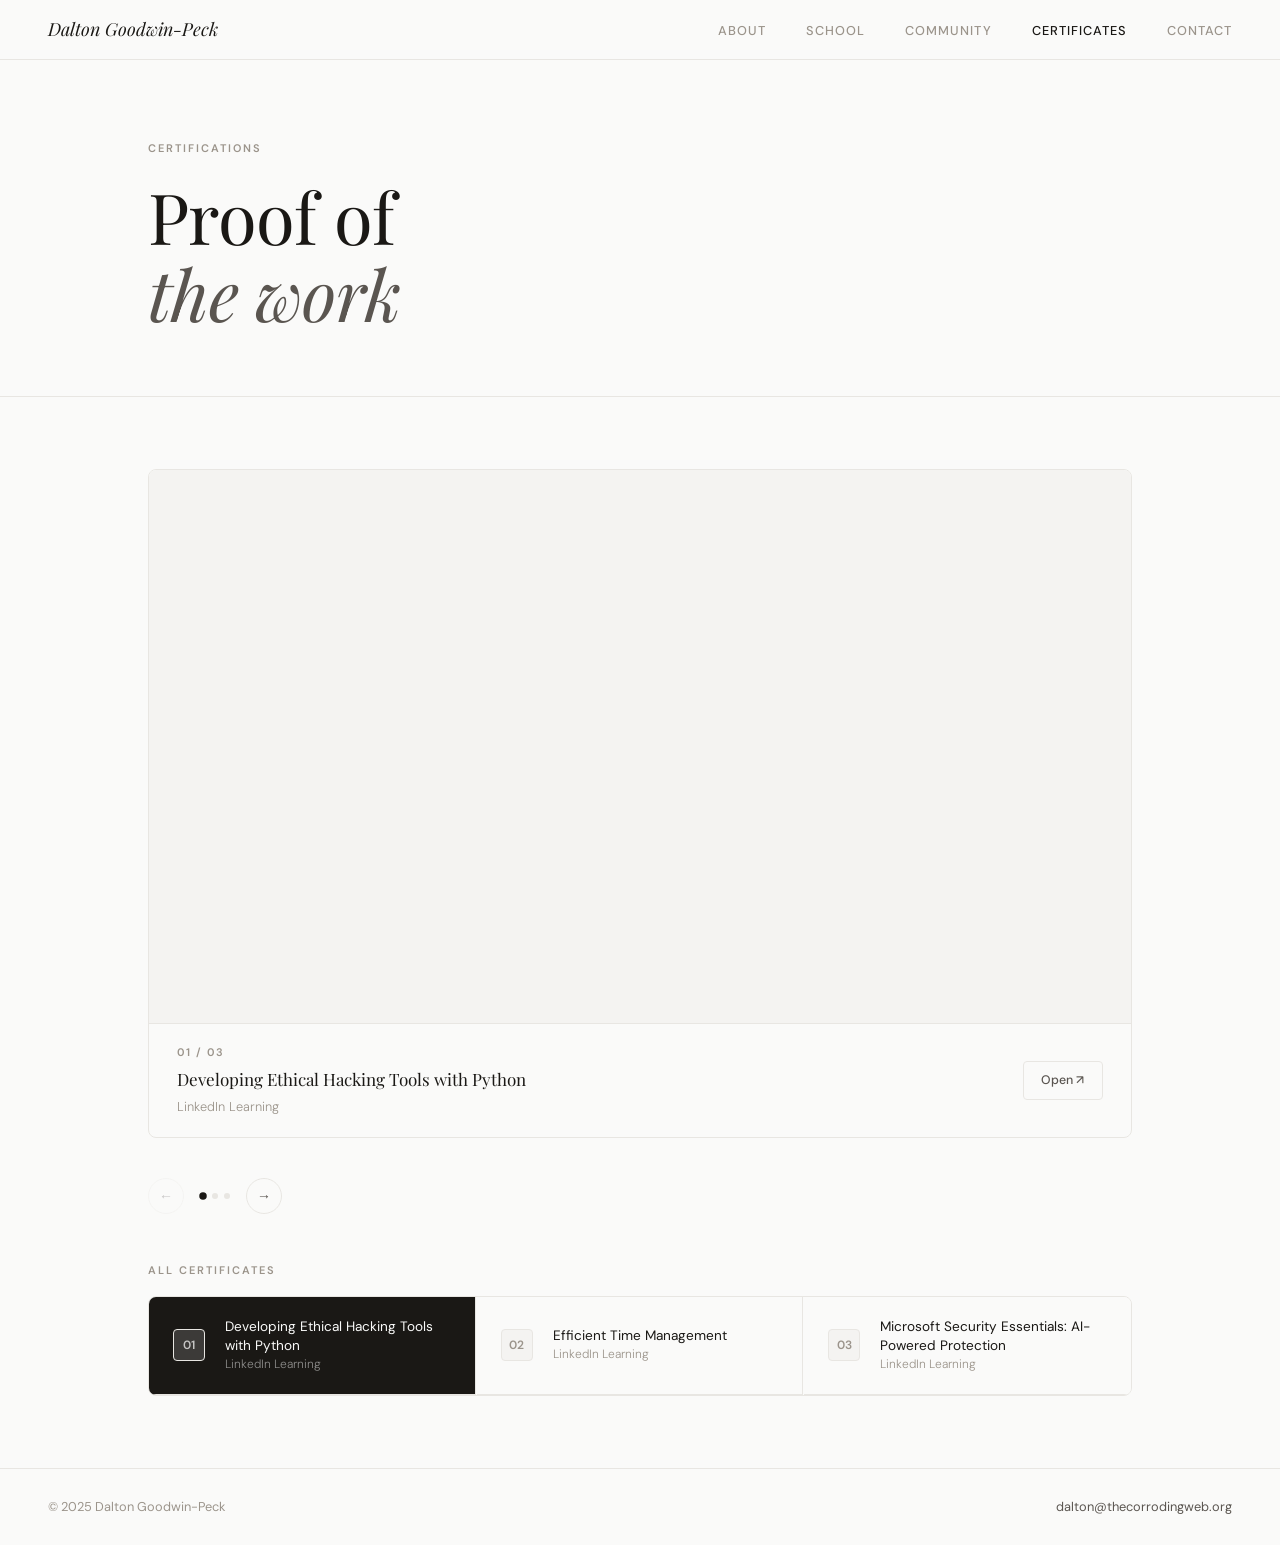
==== certificates.html @ 7e1e78bd "Portfolio v1" ====
<!DOCTYPE html>
<html lang="en">
<head>
  <meta charset="UTF-8" />
  <meta name="viewport" content="width=device-width, initial-scale=1.0" />
  <title>Certificates — Dalton Goodwin-Peck</title>
  <link rel="stylesheet" href="style.css" />
  <style>
    .page-header {
      padding: 5rem 0 4rem;
      border-bottom: 1px solid var(--light);
    }

    .certs-section {
      padding: 4.5rem 0;
    }

    /* ── CAROUSEL ── */
    .carousel-wrap {
      border: 1px solid var(--light);
      border-radius: var(--radius-lg);
      overflow: hidden;
      margin-bottom: 2.5rem;
    }

    .carousel-viewport {
      overflow: hidden;
    }

    .carousel-track {
      display: flex;
      transition: transform 0.5s cubic-bezier(0.4,0,0.2,1);
    }

    .slide {
      min-width: 100%;
      display: flex;
      flex-direction: column;
    }

    .slide-preview {
      width: 100%;
      aspect-ratio: 16/9;
      background: var(--off-white);
      position: relative;
    }

    .slide-preview iframe {
      width: 100%;
      height: 100%;
      border: none;
      display: block;
    }

    .slide-footer {
      display: flex;
      align-items: center;
      justify-content: space-between;
      padding: 1.25rem 1.75rem;
      border-top: 1px solid var(--light);
      gap: 1rem;
    }

    .slide-meta .cert-count {
      font-size: 0.6875rem;
      font-weight: 600;
      letter-spacing: 0.12em;
      text-transform: uppercase;
      color: var(--muted);
      margin-bottom: 0.3rem;
    }

    .slide-meta h3 {
      font-family: var(--font-serif);
      font-size: 1.0625rem;
      font-weight: 400;
      color: var(--ink);
    }

    .slide-meta .provider {
      font-size: 0.8rem;
      color: var(--muted);
      font-weight: 300;
      margin-top: 0.2rem;
    }

    .slide-open {
      display: inline-flex;
      align-items: center;
      gap: 0.4rem;
      padding: 0.55rem 1.1rem;
      border: 1px solid var(--light);
      border-radius: var(--radius);
      font-size: 0.775rem;
      font-weight: 500;
      color: var(--ink2);
      text-decoration: none;
      white-space: nowrap;
      transition: all 0.2s;
      flex-shrink: 0;
    }
    .slide-open:hover {
      border-color: var(--mid);
      color: var(--ink);
      box-shadow: var(--shadow-sm);
    }

    /* CAROUSEL CONTROLS */
    .carousel-controls {
      display: flex;
      align-items: center;
      gap: 1rem;
    }

    .c-btn {
      width: 36px; height: 36px;
      border-radius: 50%;
      border: 1px solid var(--light);
      background: var(--white);
      color: var(--ink2);
      cursor: pointer;
      display: flex;
      align-items: center;
      justify-content: center;
      font-size: 0.875rem;
      transition: all 0.2s;
    }
    .c-btn:hover { border-color: var(--mid); color: var(--ink); box-shadow: var(--shadow-sm); }
    .c-btn:disabled { opacity: 0.3; cursor: default; pointer-events: none; }

    .c-dots { display: flex; gap: 6px; }
    .c-dot {
      width: 6px; height: 6px;
      border-radius: 50%;
      background: var(--light);
      cursor: pointer;
      transition: background 0.2s, transform 0.2s;
    }
    .c-dot.active { background: var(--ink); transform: scale(1.25); }

    /* ── CERT INDEX ── */
    .cert-index {
      display: grid;
      grid-template-columns: repeat(auto-fill, minmax(300px, 1fr));
      gap: 1px;
      border: 1px solid var(--light);
      border-radius: var(--radius-lg);
      overflow: hidden;
    }

    .cert-index-item {
      display: flex;
      align-items: center;
      gap: 1.25rem;
      padding: 1.25rem 1.5rem;
      background: var(--white);
      cursor: pointer;
      transition: background 0.2s;
      border-right: 1px solid var(--light);
      border-bottom: 1px solid var(--light);
    }
    .cert-index-item:last-child,
    .cert-index-item:nth-child(3n) { border-right: none; }
    .cert-index-item:hover { background: var(--off-white); }
    .cert-index-item.active { background: var(--ink); }
    .cert-index-item.active .cert-idx-name { color: var(--white); }
    .cert-index-item.active .cert-idx-num { background: rgba(255,255,255,0.15); color: rgba(255,255,255,0.7); }
    .cert-index-item.active .cert-idx-sub { color: rgba(255,255,255,0.5); }

    .cert-idx-num {
      width: 32px; height: 32px;
      border-radius: var(--radius);
      background: var(--off-white);
      border: 1px solid var(--light);
      display: flex;
      align-items: center;
      justify-content: center;
      font-size: 0.75rem;
      font-weight: 600;
      color: var(--muted);
      flex-shrink: 0;
    }

    .cert-idx-name {
      font-size: 0.85rem;
      font-weight: 400;
      color: var(--ink);
      line-height: 1.4;
    }
    .cert-idx-sub {
      font-size: 0.75rem;
      color: var(--muted);
      font-weight: 300;
    }

    @media (max-width: 640px) {
      .slide-footer { flex-direction: column; align-items: flex-start; }
      .page-header { padding: 3.5rem 0 2.5rem; }
    }
  </style>
</head>
<body>

<nav>
  <a href="index.html" class="nav-logo">Dalton Goodwin-Peck</a>
  <button class="nav-toggle" onclick="toggleNav()" aria-label="Menu">
    <span></span><span></span><span></span>
  </button>
  <ul class="nav-links" id="navLinks">
    <li><a href="index.html">About</a></li>
    <li><a href="school.html">School</a></li>
    <li><a href="community.html">Community</a></li>
    <li><a href="certificates.html" class="active">Certificates</a></li>
    <li><a href="contact.html">Contact</a></li>
  </ul>
</nav>

<main>

  <section class="page-header">
    <div class="container">
      <p class="eyebrow anim d1">Certifications</p>
      <h1 class="display anim d2">Proof of<br><em>the work</em></h1>
    </div>
  </section>

  <section class="certs-section">
    <div class="container">

      <div class="carousel-wrap anim d3">
        <div class="carousel-viewport">
          <div class="carousel-track" id="track">

            <div class="slide">
              <div class="slide-preview">
                <iframe src="Certificates/CertificateOfCompletion_Developing Ethical Hacking Tools with Python.pdf" title="Ethical Hacking Tools with Python"></iframe>
              </div>
              <div class="slide-footer">
                <div class="slide-meta">
                  <div class="cert-count">01 / 03</div>
                  <h3>Developing Ethical Hacking Tools with Python</h3>
                  <div class="provider">LinkedIn Learning</div>
                </div>
                <a href="Certificates/CertificateOfCompletion_Developing Ethical Hacking Tools with Python.pdf" target="_blank" class="slide-open">Open ↗</a>
              </div>
            </div>

            <div class="slide">
              <div class="slide-preview">
                <iframe src="Certificates/CertificateOfCompletion_Efficient Time Management.pdf" title="Efficient Time Management"></iframe>
              </div>
              <div class="slide-footer">
                <div class="slide-meta">
                  <div class="cert-count">02 / 03</div>
                  <h3>Efficient Time Management</h3>
                  <div class="provider">LinkedIn Learning</div>
                </div>
                <a href="Certificates/CertificateOfCompletion_Efficient Time Management.pdf" target="_blank" class="slide-open">Open ↗</a>
              </div>
            </div>

            <div class="slide">
              <div class="slide-preview">
                <iframe src="Certificates/CertificateOfCompletion_Microsoft Security Essentials Concepts Solutions and AIPowered Protection.pdf" title="Microsoft Security Essentials"></iframe>
              </div>
              <div class="slide-footer">
                <div class="slide-meta">
                  <div class="cert-count">03 / 03</div>
                  <h3>Microsoft Security Essentials: Concepts, Solutions &amp; AI-Powered Protection</h3>
                  <div class="provider">LinkedIn Learning</div>
                </div>
                <a href="Certificates/CertificateOfCompletion_Microsoft Security Essentials Concepts Solutions and AIPowered Protection.pdf" target="_blank" class="slide-open">Open ↗</a>
              </div>
            </div>

          </div>
        </div>
      </div>

      <!-- CAROUSEL NAV -->
      <div class="carousel-controls anim d4" style="margin-bottom: 3rem;">
        <button class="c-btn" id="prevBtn" onclick="prev()" disabled>←</button>
        <div class="c-dots" id="dots">
          <div class="c-dot active" onclick="go(0)"></div>
          <div class="c-dot" onclick="go(1)"></div>
          <div class="c-dot" onclick="go(2)"></div>
        </div>
        <button class="c-btn" id="nextBtn" onclick="next()">→</button>
      </div>

      <!-- INDEX -->
      <p class="eyebrow anim d4" style="margin-bottom: 1rem;">All Certificates</p>
      <div class="cert-index anim d5">
        <div class="cert-index-item active" id="idx-0" onclick="go(0)">
          <div class="cert-idx-num">01</div>
          <div>
            <div class="cert-idx-name">Developing Ethical Hacking Tools with Python</div>
            <div class="cert-idx-sub">LinkedIn Learning</div>
          </div>
        </div>
        <div class="cert-index-item" id="idx-1" onclick="go(1)">
          <div class="cert-idx-num">02</div>
          <div>
            <div class="cert-idx-name">Efficient Time Management</div>
            <div class="cert-idx-sub">LinkedIn Learning</div>
          </div>
        </div>
        <div class="cert-index-item" id="idx-2" onclick="go(2)">
          <div class="cert-idx-num">03</div>
          <div>
            <div class="cert-idx-name">Microsoft Security Essentials: AI-Powered Protection</div>
            <div class="cert-idx-sub">LinkedIn Learning</div>
          </div>
        </div>
      </div>

    </div>
  </section>

</main>

<footer>
  <span>© 2025 Dalton Goodwin-Peck</span>
  <a href="contact.html">dalton@thecorrodingweb.org</a>
</footer>

<script>
  function toggleNav() { document.getElementById('navLinks').classList.toggle('open'); }

  let cur = 0;
  const total = 3;

  function go(i) {
    cur = i;
    document.getElementById('track').style.transform = `translateX(-${cur * 100}%)`;
    document.querySelectorAll('.c-dot').forEach((d, j) => d.classList.toggle('active', j === cur));
    document.querySelectorAll('.cert-index-item').forEach((el, j) => el.classList.toggle('active', j === cur));
    document.getElementById('prevBtn').disabled = cur === 0;
    document.getElementById('nextBtn').disabled = cur === total - 1;
  }

  function prev() { if (cur > 0) go(cur - 1); }
  function next() { if (cur < total - 1) go(cur + 1); }
</script>
</body>
</html>
---- style.css ----
@import url('https://fonts.googleapis.com/css2?family=Playfair+Display:ital,wght@0,400;0,700;1,400&family=DM+Sans:ital,opsz,wght@0,9..40,300;0,9..40,400;0,9..40,500;0,9..40,600;1,9..40,300&display=swap');

:root {
  --white: #fafaf9;
  --off-white: #f4f3f1;
  --light: #e8e6e2;
  --mid: #c4bfb8;
  --muted: #9b948b;
  --ink2: #5a5550;
  --ink: #1a1815;
  --black: #0d0c0b;
  --font-serif: 'Playfair Display', Georgia, serif;
  --font-sans: 'DM Sans', sans-serif;
  --radius: 4px;
  --radius-lg: 8px;
  --shadow-sm: 0 1px 4px rgba(0,0,0,0.06);
  --shadow: 0 4px 20px rgba(0,0,0,0.08), 0 1px 4px rgba(0,0,0,0.04);
  --shadow-lg: 0 12px 48px rgba(0,0,0,0.12);
}

*, *::before, *::after { box-sizing: border-box; margin: 0; padding: 0; }
html { scroll-behavior: smooth; -webkit-font-smoothing: antialiased; }

body {
  background: var(--white);
  color: var(--ink);
  font-family: var(--font-sans);
  font-size: 16px;
  line-height: 1.6;
  min-height: 100vh;
}

/* NAV */
nav {
  position: fixed;
  top: 0; left: 0; right: 0;
  z-index: 100;
  height: 60px;
  display: flex;
  align-items: center;
  justify-content: space-between;
  padding: 0 3rem;
  background: rgba(250,250,249,0.94);
  backdrop-filter: blur(12px);
  border-bottom: 1px solid var(--light);
}

.nav-logo {
  font-family: var(--font-serif);
  font-size: 1.125rem;
  font-style: italic;
  color: var(--ink);
  text-decoration: none;
}

.nav-links { display: flex; gap: 2.5rem; list-style: none; }

.nav-links a {
  text-decoration: none;
  color: var(--muted);
  font-size: 0.8rem;
  font-weight: 500;
  letter-spacing: 0.08em;
  text-transform: uppercase;
  transition: color 0.2s;
}
.nav-links a:hover, .nav-links a.active { color: var(--ink); }

main { padding-top: 60px; }

.container { max-width: 1080px; margin: 0 auto; padding: 0 3rem; }

/* TYPE UTILS */
.eyebrow {
  font-size: 0.6875rem;
  font-weight: 600;
  letter-spacing: 0.18em;
  text-transform: uppercase;
  color: var(--muted);
  margin-bottom: 1.25rem;
}

.display {
  font-family: var(--font-serif);
  font-size: clamp(2.75rem, 5.5vw, 5rem);
  font-weight: 400;
  line-height: 1.1;
  letter-spacing: -0.01em;
  color: var(--ink);
}
.display em { font-style: italic; color: var(--ink2); }

.lead {
  font-size: 1.0625rem;
  font-weight: 300;
  color: var(--ink2);
  line-height: 1.8;
}

.rule { border: none; border-top: 1px solid var(--light); }

/* BUTTONS */
.btn {
  display: inline-flex;
  align-items: center;
  gap: 0.5rem;
  padding: 0.7rem 1.6rem;
  font-family: var(--font-sans);
  font-size: 0.8rem;
  font-weight: 500;
  letter-spacing: 0.04em;
  text-decoration: none;
  border-radius: var(--radius);
  cursor: pointer;
  transition: all 0.2s;
  border: 1px solid transparent;
}
.btn-dark { background: var(--ink); color: var(--white); border-color: var(--ink); }
.btn-dark:hover { background: var(--black); box-shadow: var(--shadow); }
.btn-ghost { background: transparent; color: var(--ink2); border-color: var(--light); }
.btn-ghost:hover { border-color: var(--mid); color: var(--ink); }

/* TAG */
.tag {
  display: inline-block;
  font-size: 0.6875rem;
  font-weight: 500;
  letter-spacing: 0.07em;
  text-transform: uppercase;
  padding: 0.28rem 0.6rem;
  border-radius: 2px;
  background: var(--off-white);
  color: var(--ink2);
  border: 1px solid var(--light);
}

/* CARD */
.card {
  background: var(--white);
  border: 1px solid var(--light);
  border-radius: var(--radius-lg);
  transition: box-shadow 0.25s, border-color 0.25s, transform 0.25s;
}
.card:hover {
  box-shadow: var(--shadow);
  border-color: var(--mid);
  transform: translateY(-1px);
}

/* FOOTER */
footer {
  border-top: 1px solid var(--light);
  padding: 1.75rem 3rem;
  display: flex;
  align-items: center;
  justify-content: space-between;
  color: var(--muted);
  font-size: 0.8rem;
}
footer a { color: var(--ink2); text-decoration: none; }
footer a:hover { color: var(--ink); }

/* MOBILE */
.nav-toggle { display: none; }

@media (max-width: 768px) {
  nav { padding: 0 1.5rem; }
  .nav-links {
    display: none;
    position: fixed;
    top: 60px; left: 0; right: 0;
    flex-direction: column;
    background: var(--white);
    border-bottom: 1px solid var(--light);
    padding: 1.5rem;
    gap: 1.25rem;
  }
  .nav-links.open { display: flex; }
  .nav-toggle {
    display: flex;
    flex-direction: column;
    gap: 5px;
    background: none;
    border: none;
    cursor: pointer;
  }
  .nav-toggle span { display: block; width: 20px; height: 1.5px; background: var(--ink); }
  .container { padding: 0 1.5rem; }
  footer { padding: 1.5rem; flex-direction: column; gap: 0.5rem; text-align: center; }
}

/* ANIMATIONS */
@keyframes fadeIn {
  from { opacity: 0; transform: translateY(14px); }
  to   { opacity: 1; transform: translateY(0); }
}
.anim { animation: fadeIn 0.55s ease both; }
.d1 { animation-delay: 0.05s; }
.d2 { animation-delay: 0.14s; }
.d3 { animation-delay: 0.24s; }
.d4 { animation-delay: 0.36s; }
.d5 { animation-delay: 0.5s; }
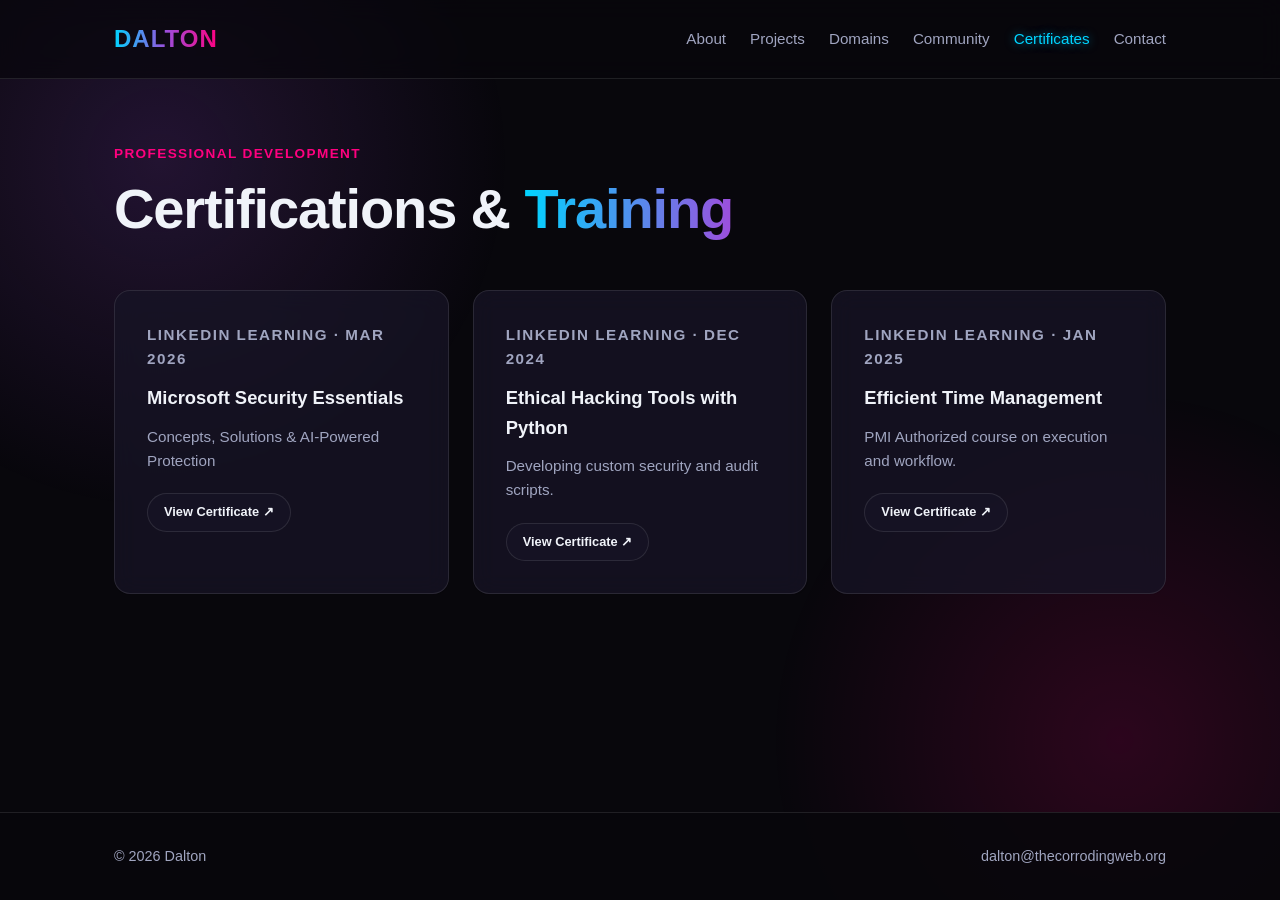
==== commit fc55ee53: "Add files via upload" ====
--- a/certificates.html
+++ b/certificates.html
@@ -3,344 +3,63 @@
 <head>
   <meta charset="UTF-8" />
   <meta name="viewport" content="width=device-width, initial-scale=1.0" />
-  <title>Certificates — Dalton Goodwin-Peck</title>
+  <title>Dalton | Certificates</title>
   <link rel="stylesheet" href="style.css" />
-  <style>
-    .page-header {
-      padding: 5rem 0 4rem;
-      border-bottom: 1px solid var(--light);
-    }
-
-    .certs-section {
-      padding: 4.5rem 0;
-    }
-
-    /* ── CAROUSEL ── */
-    .carousel-wrap {
-      border: 1px solid var(--light);
-      border-radius: var(--radius-lg);
-      overflow: hidden;
-      margin-bottom: 2.5rem;
-    }
-
-    .carousel-viewport {
-      overflow: hidden;
-    }
-
-    .carousel-track {
-      display: flex;
-      transition: transform 0.5s cubic-bezier(0.4,0,0.2,1);
-    }
-
-    .slide {
-      min-width: 100%;
-      display: flex;
-      flex-direction: column;
-    }
-
-    .slide-preview {
-      width: 100%;
-      aspect-ratio: 16/9;
-      background: var(--off-white);
-      position: relative;
-    }
-
-    .slide-preview iframe {
-      width: 100%;
-      height: 100%;
-      border: none;
-      display: block;
-    }
-
-    .slide-footer {
-      display: flex;
-      align-items: center;
-      justify-content: space-between;
-      padding: 1.25rem 1.75rem;
-      border-top: 1px solid var(--light);
-      gap: 1rem;
-    }
-
-    .slide-meta .cert-count {
-      font-size: 0.6875rem;
-      font-weight: 600;
-      letter-spacing: 0.12em;
-      text-transform: uppercase;
-      color: var(--muted);
-      margin-bottom: 0.3rem;
-    }
-
-    .slide-meta h3 {
-      font-family: var(--font-serif);
-      font-size: 1.0625rem;
-      font-weight: 400;
-      color: var(--ink);
-    }
-
-    .slide-meta .provider {
-      font-size: 0.8rem;
-      color: var(--muted);
-      font-weight: 300;
-      margin-top: 0.2rem;
-    }
-
-    .slide-open {
-      display: inline-flex;
-      align-items: center;
-      gap: 0.4rem;
-      padding: 0.55rem 1.1rem;
-      border: 1px solid var(--light);
-      border-radius: var(--radius);
-      font-size: 0.775rem;
-      font-weight: 500;
-      color: var(--ink2);
-      text-decoration: none;
-      white-space: nowrap;
-      transition: all 0.2s;
-      flex-shrink: 0;
-    }
-    .slide-open:hover {
-      border-color: var(--mid);
-      color: var(--ink);
-      box-shadow: var(--shadow-sm);
-    }
-
-    /* CAROUSEL CONTROLS */
-    .carousel-controls {
-      display: flex;
-      align-items: center;
-      gap: 1rem;
-    }
-
-    .c-btn {
-      width: 36px; height: 36px;
-      border-radius: 50%;
-      border: 1px solid var(--light);
-      background: var(--white);
-      color: var(--ink2);
-      cursor: pointer;
-      display: flex;
-      align-items: center;
-      justify-content: center;
-      font-size: 0.875rem;
-      transition: all 0.2s;
-    }
-    .c-btn:hover { border-color: var(--mid); color: var(--ink); box-shadow: var(--shadow-sm); }
-    .c-btn:disabled { opacity: 0.3; cursor: default; pointer-events: none; }
-
-    .c-dots { display: flex; gap: 6px; }
-    .c-dot {
-      width: 6px; height: 6px;
-      border-radius: 50%;
-      background: var(--light);
-      cursor: pointer;
-      transition: background 0.2s, transform 0.2s;
-    }
-    .c-dot.active { background: var(--ink); transform: scale(1.25); }
-
-    /* ── CERT INDEX ── */
-    .cert-index {
-      display: grid;
-      grid-template-columns: repeat(auto-fill, minmax(300px, 1fr));
-      gap: 1px;
-      border: 1px solid var(--light);
-      border-radius: var(--radius-lg);
-      overflow: hidden;
-    }
-
-    .cert-index-item {
-      display: flex;
-      align-items: center;
-      gap: 1.25rem;
-      padding: 1.25rem 1.5rem;
-      background: var(--white);
-      cursor: pointer;
-      transition: background 0.2s;
-      border-right: 1px solid var(--light);
-      border-bottom: 1px solid var(--light);
-    }
-    .cert-index-item:last-child,
-    .cert-index-item:nth-child(3n) { border-right: none; }
-    .cert-index-item:hover { background: var(--off-white); }
-    .cert-index-item.active { background: var(--ink); }
-    .cert-index-item.active .cert-idx-name { color: var(--white); }
-    .cert-index-item.active .cert-idx-num { background: rgba(255,255,255,0.15); color: rgba(255,255,255,0.7); }
-    .cert-index-item.active .cert-idx-sub { color: rgba(255,255,255,0.5); }
-
-    .cert-idx-num {
-      width: 32px; height: 32px;
-      border-radius: var(--radius);
-      background: var(--off-white);
-      border: 1px solid var(--light);
-      display: flex;
-      align-items: center;
-      justify-content: center;
-      font-size: 0.75rem;
-      font-weight: 600;
-      color: var(--muted);
-      flex-shrink: 0;
-    }
-
-    .cert-idx-name {
-      font-size: 0.85rem;
-      font-weight: 400;
-      color: var(--ink);
-      line-height: 1.4;
-    }
-    .cert-idx-sub {
-      font-size: 0.75rem;
-      color: var(--muted);
-      font-weight: 300;
-    }
-
-    @media (max-width: 640px) {
-      .slide-footer { flex-direction: column; align-items: flex-start; }
-      .page-header { padding: 3.5rem 0 2.5rem; }
-    }
-  </style>
 </head>
 <body>
 
-<nav>
-  <a href="index.html" class="nav-logo">Dalton Goodwin-Peck</a>
-  <button class="nav-toggle" onclick="toggleNav()" aria-label="Menu">
-    <span></span><span></span><span></span>
-  </button>
-  <ul class="nav-links" id="navLinks">
-    <li><a href="index.html">About</a></li>
-    <li><a href="school.html">School</a></li>
-    <li><a href="community.html">Community</a></li>
-    <li><a href="certificates.html" class="active">Certificates</a></li>
-    <li><a href="contact.html">Contact</a></li>
-  </ul>
-</nav>
+  <header>
+    <div class="container header-inner">
+      <a href="index.html" class="logo">Dalton</a>
+      <nav>
+        <ul>
+          <li><a href="index.html">About</a></li>
+          <li><a href="projects.html">Projects</a></li>
+          <li><a href="school.html">Domains</a></li>
+          <li><a href="community.html">Community</a></li>
+          <li><a href="certificates.html" class="active">Certificates</a></li>
+          <li><a href="contact.html">Contact</a></li>
+        </ul>
+      </nav>
+    </div>
+  </header>
 
-<main>
+  <main style="padding: 4rem 0;">
+    <div class="container">
+      <p class="eyebrow">Professional Development</p>
+      <h1 class="display-title">Certifications &amp; <span class="gradient-text">Training</span></h1>
 
-  <section class="page-header">
-    <div class="container">
-      <p class="eyebrow anim d1">Certifications</p>
-      <h1 class="display anim d2">Proof of<br><em>the work</em></h1>
-    </div>
-  </section>
+      <div class="card-grid" style="margin-top: 3rem;">
+        <div class="card">
+          <p class="eyebrow">LinkedIn Learning · Mar 2026</p>
+          <h3 style="font-size: 1.15rem;">Microsoft Security Essentials</h3>
+          <p style="margin-bottom: 1.25rem;">Concepts, Solutions &amp; AI-Powered Protection</p>
+          <a href="Certificates/CertificateOfCompletion_Microsoft Security Essentials Concepts Solutions and AIPowered Protection.pdf" target="_blank" class="btn-outline" style="padding: 0.5rem 1rem; font-size: 0.8rem;">View Certificate ↗</a>
+        </div>
 
-  <section class="certs-section">
-    <div class="container">
+        <div class="card">
+          <p class="eyebrow">LinkedIn Learning · Dec 2024</p>
+          <h3 style="font-size: 1.15rem;">Ethical Hacking Tools with Python</h3>
+          <p style="margin-bottom: 1.25rem;">Developing custom security and audit scripts.</p>
+          <a href="Certificates/CertificateOfCompletion_Developing Ethical Hacking Tools with Python.pdf" target="_blank" class="btn-outline" style="padding: 0.5rem 1rem; font-size: 0.8rem;">View Certificate ↗</a>
+        </div>
 
-      <div class="carousel-wrap anim d3">
-        <div class="carousel-viewport">
-          <div class="carousel-track" id="track">
-
-            <div class="slide">
-              <div class="slide-preview">
-                <iframe src="Certificates/CertificateOfCompletion_Developing Ethical Hacking Tools with Python.pdf" title="Ethical Hacking Tools with Python"></iframe>
-              </div>
-              <div class="slide-footer">
-                <div class="slide-meta">
-                  <div class="cert-count">01 / 03</div>
-                  <h3>Developing Ethical Hacking Tools with Python</h3>
-                  <div class="provider">LinkedIn Learning</div>
-                </div>
-                <a href="Certificates/CertificateOfCompletion_Developing Ethical Hacking Tools with Python.pdf" target="_blank" class="slide-open">Open ↗</a>
-              </div>
-            </div>
-
-            <div class="slide">
-              <div class="slide-preview">
-                <iframe src="Certificates/CertificateOfCompletion_Efficient Time Management.pdf" title="Efficient Time Management"></iframe>
-              </div>
-              <div class="slide-footer">
-                <div class="slide-meta">
-                  <div class="cert-count">02 / 03</div>
-                  <h3>Efficient Time Management</h3>
-                  <div class="provider">LinkedIn Learning</div>
-                </div>
-                <a href="Certificates/CertificateOfCompletion_Efficient Time Management.pdf" target="_blank" class="slide-open">Open ↗</a>
-              </div>
-            </div>
-
-            <div class="slide">
-              <div class="slide-preview">
-                <iframe src="Certificates/CertificateOfCompletion_Microsoft Security Essentials Concepts Solutions and AIPowered Protection.pdf" title="Microsoft Security Essentials"></iframe>
-              </div>
-              <div class="slide-footer">
-                <div class="slide-meta">
-                  <div class="cert-count">03 / 03</div>
-                  <h3>Microsoft Security Essentials: Concepts, Solutions &amp; AI-Powered Protection</h3>
-                  <div class="provider">LinkedIn Learning</div>
-                </div>
-                <a href="Certificates/CertificateOfCompletion_Microsoft Security Essentials Concepts Solutions and AIPowered Protection.pdf" target="_blank" class="slide-open">Open ↗</a>
-              </div>
-            </div>
-
-          </div>
+        <div class="card">
+          <p class="eyebrow">LinkedIn Learning · Jan 2025</p>
+          <h3 style="font-size: 1.15rem;">Efficient Time Management</h3>
+          <p style="margin-bottom: 1.25rem;">PMI Authorized course on execution and workflow.</p>
+          <a href="Certificates/CertificateOfCompletion_Efficient Time Management.pdf" target="_blank" class="btn-outline" style="padding: 0.5rem 1rem; font-size: 0.8rem;">View Certificate ↗</a>
         </div>
       </div>
+    </div>
+  </main>
 
-      <!-- CAROUSEL NAV -->
-      <div class="carousel-controls anim d4" style="margin-bottom: 3rem;">
-        <button class="c-btn" id="prevBtn" onclick="prev()" disabled>←</button>
-        <div class="c-dots" id="dots">
-          <div class="c-dot active" onclick="go(0)"></div>
-          <div class="c-dot" onclick="go(1)"></div>
-          <div class="c-dot" onclick="go(2)"></div>
-        </div>
-        <button class="c-btn" id="nextBtn" onclick="next()">→</button>
-      </div>
+  <footer>
+    <div class="container footer-inner">
+      <span>© 2026 Dalton</span>
+      <a href="mailto:dalton@thecorrodingweb.org">dalton@thecorrodingweb.org</a>
+    </div>
+  </footer>
 
-      <!-- INDEX -->
-      <p class="eyebrow anim d4" style="margin-bottom: 1rem;">All Certificates</p>
-      <div class="cert-index anim d5">
-        <div class="cert-index-item active" id="idx-0" onclick="go(0)">
-          <div class="cert-idx-num">01</div>
-          <div>
-            <div class="cert-idx-name">Developing Ethical Hacking Tools with Python</div>
-            <div class="cert-idx-sub">LinkedIn Learning</div>
-          </div>
-        </div>
-        <div class="cert-index-item" id="idx-1" onclick="go(1)">
-          <div class="cert-idx-num">02</div>
-          <div>
-            <div class="cert-idx-name">Efficient Time Management</div>
-            <div class="cert-idx-sub">LinkedIn Learning</div>
-          </div>
-        </div>
-        <div class="cert-index-item" id="idx-2" onclick="go(2)">
-          <div class="cert-idx-num">03</div>
-          <div>
-            <div class="cert-idx-name">Microsoft Security Essentials: AI-Powered Protection</div>
-            <div class="cert-idx-sub">LinkedIn Learning</div>
-          </div>
-        </div>
-      </div>
-
-    </div>
-  </section>
-
-</main>
-
-<footer>
-  <span>© 2025 Dalton Goodwin-Peck</span>
-  <a href="contact.html">dalton@thecorrodingweb.org</a>
-</footer>
-
-<script>
-  function toggleNav() { document.getElementById('navLinks').classList.toggle('open'); }
-
-  let cur = 0;
-  const total = 3;
-
-  function go(i) {
-    cur = i;
-    document.getElementById('track').style.transform = `translateX(-${cur * 100}%)`;
-    document.querySelectorAll('.c-dot').forEach((d, j) => d.classList.toggle('active', j === cur));
-    document.querySelectorAll('.cert-index-item').forEach((el, j) => el.classList.toggle('active', j === cur));
-    document.getElementById('prevBtn').disabled = cur === 0;
-    document.getElementById('nextBtn').disabled = cur === total - 1;
-  }
-
-  function prev() { if (cur > 0) go(cur - 1); }
-  function next() { if (cur < total - 1) go(cur + 1); }
-</script>
 </body>
 </html>
--- a/style.css
+++ b/style.css
@@ -1,202 +1,310 @@
-@import url('https://fonts.googleapis.com/css2?family=Playfair+Display:ital,wght@0,400;0,700;1,400&family=DM+Sans:ital,opsz,wght@0,9..40,300;0,9..40,400;0,9..40,500;0,9..40,600;1,9..40,300&display=swap');
-
 :root {
-  --white: #fafaf9;
-  --off-white: #f4f3f1;
-  --light: #e8e6e2;
-  --mid: #c4bfb8;
-  --muted: #9b948b;
-  --ink2: #5a5550;
-  --ink: #1a1815;
-  --black: #0d0c0b;
-  --font-serif: 'Playfair Display', Georgia, serif;
-  --font-sans: 'DM Sans', sans-serif;
-  --radius: 4px;
-  --radius-lg: 8px;
-  --shadow-sm: 0 1px 4px rgba(0,0,0,0.06);
-  --shadow: 0 4px 20px rgba(0,0,0,0.08), 0 1px 4px rgba(0,0,0,0.04);
-  --shadow-lg: 0 12px 48px rgba(0,0,0,0.12);
-}
-
-*, *::before, *::after { box-sizing: border-box; margin: 0; padding: 0; }
-html { scroll-behavior: smooth; -webkit-font-smoothing: antialiased; }
+  --bg-main: #08070c;
+  --bg-card: rgba(23, 20, 38, 0.75);
+  --bg-card-hover: rgba(32, 28, 54, 0.85);
+  --border-color: rgba(255, 255, 255, 0.1);
+  --border-glow: rgba(0, 212, 255, 0.4);
+  --text-main: #f0f3f9;
+  --text-muted: #a0a5c0;
+  
+  /* Vibrant Palette: Purple, Blue, Pink */
+  --color-purple: #9d4edd;
+  --color-blue: #00d4ff;
+  --color-pink: #ff007f;
+  
+  /* Gradients */
+  --gradient-primary: linear-gradient(135deg, var(--color-purple), var(--color-blue), var(--color-pink));
+  --gradient-text: linear-gradient(90deg, #00d4ff, #9d4edd, #ff007f);
+}
+
+/* Reset & Base Styles */
+* {
+  box-sizing: border-box;
+  margin: 0;
+  padding: 0;
+  font-family: -apple-system, BlinkMacSystemFont, 'Segoe UI', Roboto, Helvetica, Arial, sans-serif;
+}
 
 body {
-  background: var(--white);
-  color: var(--ink);
-  font-family: var(--font-sans);
-  font-size: 16px;
+  background-color: var(--bg-main);
+  color: var(--text-main);
   line-height: 1.6;
+  overflow-x: hidden;
   min-height: 100vh;
-}
-
-/* NAV */
-nav {
+  display: flex;
+  flex-direction: column;
+}
+
+/* Ambient Animated Background Lighting */
+body::before {
+  content: '';
   position: fixed;
-  top: 0; left: 0; right: 0;
+  top: -15vw;
+  left: -15vw;
+  width: 55vw;
+  height: 55vw;
+  background: radial-gradient(circle, rgba(157, 78, 221, 0.18) 0%, rgba(0, 0, 0, 0) 70%);
+  z-index: -1;
+  animation: pulse 8s infinite alternate ease-in-out;
+}
+
+body::after {
+  content: '';
+  position: fixed;
+  bottom: -15vw;
+  right: -15vw;
+  width: 55vw;
+  height: 55vw;
+  background: radial-gradient(circle, rgba(255, 0, 127, 0.15) 0%, rgba(0, 0, 0, 0) 70%);
+  z-index: -1;
+  animation: pulse 10s infinite alternate-reverse ease-in-out;
+}
+
+.container {
+  max-width: 1100px;
+  margin: 0 auto;
+  padding: 0 1.5rem;
+  width: 100%;
+}
+
+/* NAVIGATION */
+header {
+  backdrop-filter: blur(12px);
+  border-bottom: 1px solid var(--border-color);
+  position: sticky;
+  top: 0;
   z-index: 100;
-  height: 60px;
+  padding: 1.25rem 0;
+  background: rgba(8, 7, 12, 0.7);
+}
+
+.header-inner {
   display: flex;
+  justify-content: space-between;
   align-items: center;
-  justify-content: space-between;
-  padding: 0 3rem;
-  background: rgba(250,250,249,0.94);
+}
+
+.logo {
+  font-size: 1.5rem;
+  font-weight: 800;
+  letter-spacing: 1px;
+  background: var(--gradient-text);
+  -webkit-background-clip: text;
+  background-clip: text; /* <--- ADD THIS LINE (Fixes Ln 92) */
+  -webkit-text-fill-color: transparent;
+  text-transform: uppercase;
+  text-decoration: none;
+}
+
+nav ul {
+  display: flex;
+  list-style: none;
+  gap: 1.5rem;
+  align-items: center;
+}
+
+nav a {
+  color: var(--text-muted);
+  text-decoration: none;
+  font-weight: 500;
+  font-size: 0.95rem;
+  transition: color 0.3s ease, text-shadow 0.3s ease;
+}
+
+nav a:hover,
+nav a.active {
+  color: var(--color-blue);
+  text-shadow: 0 0 10px rgba(0, 212, 255, 0.6);
+}
+
+/* TYPOGRAPHY & HEADINGS */
+.eyebrow {
+  color: var(--color-pink);
+  font-size: 0.85rem;
+  font-weight: 700;
+  text-transform: uppercase;
+  letter-spacing: 0.1em;
+  margin-bottom: 0.75rem;
+}
+
+.display-title {
+  font-size: clamp(2.2rem, 5vw, 3.5rem);
+  font-weight: 900;
+  line-height: 1.15;
+  margin-bottom: 1.25rem;
+  letter-spacing: -0.02em;
+}
+
+.gradient-text {
+  background: var(--gradient-text);
+  background-size: 200% auto;
+  -webkit-background-clip: text;
+  background-clip: text; /* <--- ADD THIS LINE (Fixes Ln 140) */
+  -webkit-text-fill-color: transparent;
+  animation: textGradientShift 5s linear infinite;
+}
+
+/* BUTTONS */
+.btn-gradient {
+  position: relative;
+  display: inline-block;
+  padding: 0.85rem 2.2rem;
+  font-size: 0.95rem;
+  font-weight: 600;
+  color: #fff;
+  text-decoration: none;
+  border-radius: 50px;
+  background: var(--gradient-primary);
+  background-size: 200% auto;
+  transition: transform 0.3s ease, box-shadow 0.3s ease;
+  box-shadow: 0 4px 20px rgba(157, 78, 221, 0.4);
+}
+
+.btn-gradient:hover {
+  transform: translateY(-3px);
+  box-shadow: 0 6px 30px rgba(255, 0, 127, 0.6);
+}
+
+.btn-outline {
+  display: inline-block;
+  padding: 0.8rem 1.8rem;
+  font-size: 0.95rem;
+  font-weight: 600;
+  color: var(--text-main);
+  text-decoration: none;
+  border-radius: 50px;
+  border: 1px solid var(--border-color);
+  background: var(--bg-card);
+  transition: all 0.3s ease;
+}
+
+.btn-outline:hover {
+  border-color: var(--color-blue);
+  color: var(--color-blue);
+  box-shadow: 0 0 15px rgba(0, 212, 255, 0.3);
+}
+
+/* CARDS & GRIDS */
+.card-grid {
+  display: grid;
+  grid-template-columns: repeat(auto-fit, minmax(300px, 1fr));
+  gap: 1.5rem;
+}
+
+.grid-2 {
+  display: grid;
+  grid-template-columns: 1fr 1fr;
+  gap: 2rem;
+}
+
+.card {
+  background: var(--bg-card);
+  border: 1px solid var(--border-color);
+  border-radius: 16px;
+  padding: 2rem;
   backdrop-filter: blur(12px);
-  border-bottom: 1px solid var(--light);
-}
-
-.nav-logo {
-  font-family: var(--font-serif);
-  font-size: 1.125rem;
-  font-style: italic;
-  color: var(--ink);
-  text-decoration: none;
-}
-
-.nav-links { display: flex; gap: 2.5rem; list-style: none; }
-
-.nav-links a {
-  text-decoration: none;
-  color: var(--muted);
-  font-size: 0.8rem;
-  font-weight: 500;
-  letter-spacing: 0.08em;
-  text-transform: uppercase;
-  transition: color 0.2s;
-}
-.nav-links a:hover, .nav-links a.active { color: var(--ink); }
-
-main { padding-top: 60px; }
-
-.container { max-width: 1080px; margin: 0 auto; padding: 0 3rem; }
-
-/* TYPE UTILS */
-.eyebrow {
-  font-size: 0.6875rem;
-  font-weight: 600;
-  letter-spacing: 0.18em;
-  text-transform: uppercase;
-  color: var(--muted);
+  transition: transform 0.3s ease, border-color 0.3s ease, box-shadow 0.3s ease;
+}
+
+.card:hover {
+  transform: translateY(-5px);
+  border-color: var(--border-glow);
+  box-shadow: 0 10px 30px rgba(157, 78, 221, 0.2);
+  background: var(--bg-card-hover);
+}
+
+.card h2, .card h3 {
+  color: var(--text-main);
+  margin-bottom: 0.75rem;
+}
+
+.card p {
+  color: var(--text-muted);
+  font-size: 0.95rem;
+}
+
+.card ul {
+  color: var(--text-muted);
+  font-size: 0.9rem;
+  margin-left: 1.25rem;
+  margin-top: 0.75rem;
   margin-bottom: 1.25rem;
-}
-
-.display {
-  font-family: var(--font-serif);
-  font-size: clamp(2.75rem, 5.5vw, 5rem);
-  font-weight: 400;
-  line-height: 1.1;
-  letter-spacing: -0.01em;
-  color: var(--ink);
-}
-.display em { font-style: italic; color: var(--ink2); }
-
-.lead {
-  font-size: 1.0625rem;
-  font-weight: 300;
-  color: var(--ink2);
-  line-height: 1.8;
-}
-
-.rule { border: none; border-top: 1px solid var(--light); }
-
-/* BUTTONS */
-.btn {
-  display: inline-flex;
-  align-items: center;
-  gap: 0.5rem;
-  padding: 0.7rem 1.6rem;
-  font-family: var(--font-sans);
-  font-size: 0.8rem;
-  font-weight: 500;
-  letter-spacing: 0.04em;
-  text-decoration: none;
-  border-radius: var(--radius);
-  cursor: pointer;
-  transition: all 0.2s;
-  border: 1px solid transparent;
-}
-.btn-dark { background: var(--ink); color: var(--white); border-color: var(--ink); }
-.btn-dark:hover { background: var(--black); box-shadow: var(--shadow); }
-.btn-ghost { background: transparent; color: var(--ink2); border-color: var(--light); }
-.btn-ghost:hover { border-color: var(--mid); color: var(--ink); }
-
-/* TAG */
+  line-height: 1.7;
+}
+
+/* TAGS */
 .tag {
   display: inline-block;
-  font-size: 0.6875rem;
-  font-weight: 500;
-  letter-spacing: 0.07em;
-  text-transform: uppercase;
-  padding: 0.28rem 0.6rem;
-  border-radius: 2px;
-  background: var(--off-white);
-  color: var(--ink2);
-  border: 1px solid var(--light);
-}
-
-/* CARD */
-.card {
-  background: var(--white);
-  border: 1px solid var(--light);
-  border-radius: var(--radius-lg);
-  transition: box-shadow 0.25s, border-color 0.25s, transform 0.25s;
-}
-.card:hover {
-  box-shadow: var(--shadow);
-  border-color: var(--mid);
-  transform: translateY(-1px);
+  background: rgba(157, 78, 221, 0.15);
+  border: 1px solid rgba(157, 78, 221, 0.3);
+  color: var(--color-blue);
+  font-size: 0.75rem;
+  font-weight: 600;
+  padding: 0.3rem 0.75rem;
+  border-radius: 20px;
+  margin-right: 0.4rem;
+  margin-bottom: 0.5rem;
 }
 
 /* FOOTER */
 footer {
-  border-top: 1px solid var(--light);
-  padding: 1.75rem 3rem;
+  margin-top: auto;
+  border-top: 1px solid var(--border-color);
+  padding: 2rem 0;
+  font-size: 0.9rem;
+  color: var(--text-muted);
+  background: rgba(8, 7, 12, 0.9);
+}
+
+footer .footer-inner {
   display: flex;
+  justify-content: space-between;
   align-items: center;
-  justify-content: space-between;
-  color: var(--muted);
-  font-size: 0.8rem;
-}
-footer a { color: var(--ink2); text-decoration: none; }
-footer a:hover { color: var(--ink); }
-
-/* MOBILE */
-.nav-toggle { display: none; }
-
+}
+
+footer a {
+  color: var(--text-muted);
+  text-decoration: none;
+  transition: color 0.2s ease;
+}
+
+footer a:hover {
+  color: var(--color-pink);
+}
+
+/* KEYFRAME ANIMATIONS */
+@keyframes textGradientShift {
+  0% { background-position: 0% center; }
+  50% { background-position: 100% center; }
+  100% { background-position: 0% center; }
+}
+
+@keyframes pulse {
+  0% { transform: scale(1) translate(0, 0); }
+  100% { transform: scale(1.15) translate(25px, 15px); }
+}
+
+/* MOBILE RESPONSIVENESS */
 @media (max-width: 768px) {
-  nav { padding: 0 1.5rem; }
-  .nav-links {
-    display: none;
-    position: fixed;
-    top: 60px; left: 0; right: 0;
+  .header-inner {
     flex-direction: column;
-    background: var(--white);
-    border-bottom: 1px solid var(--light);
-    padding: 1.5rem;
-    gap: 1.25rem;
+    gap: 1rem;
   }
-  .nav-links.open { display: flex; }
-  .nav-toggle {
-    display: flex;
+
+  nav ul {
+    gap: 1rem;
+    font-size: 0.875rem;
+    flex-wrap: wrap;
+    justify-content: center;
+  }
+
+  .grid-2 {
+    grid-template-columns: 1fr;
+  }
+
+  footer .footer-inner {
     flex-direction: column;
-    gap: 5px;
-    background: none;
-    border: none;
-    cursor: pointer;
+    gap: 0.75rem;
+    text-align: center;
   }
-  .nav-toggle span { display: block; width: 20px; height: 1.5px; background: var(--ink); }
-  .container { padding: 0 1.5rem; }
-  footer { padding: 1.5rem; flex-direction: column; gap: 0.5rem; text-align: center; }
-}
-
-/* ANIMATIONS */
-@keyframes fadeIn {
-  from { opacity: 0; transform: translateY(14px); }
-  to   { opacity: 1; transform: translateY(0); }
-}
-.anim { animation: fadeIn 0.55s ease both; }
-.d1 { animation-delay: 0.05s; }
-.d2 { animation-delay: 0.14s; }
-.d3 { animation-delay: 0.24s; }
-.d4 { animation-delay: 0.36s; }
-.d5 { animation-delay: 0.5s; }+}
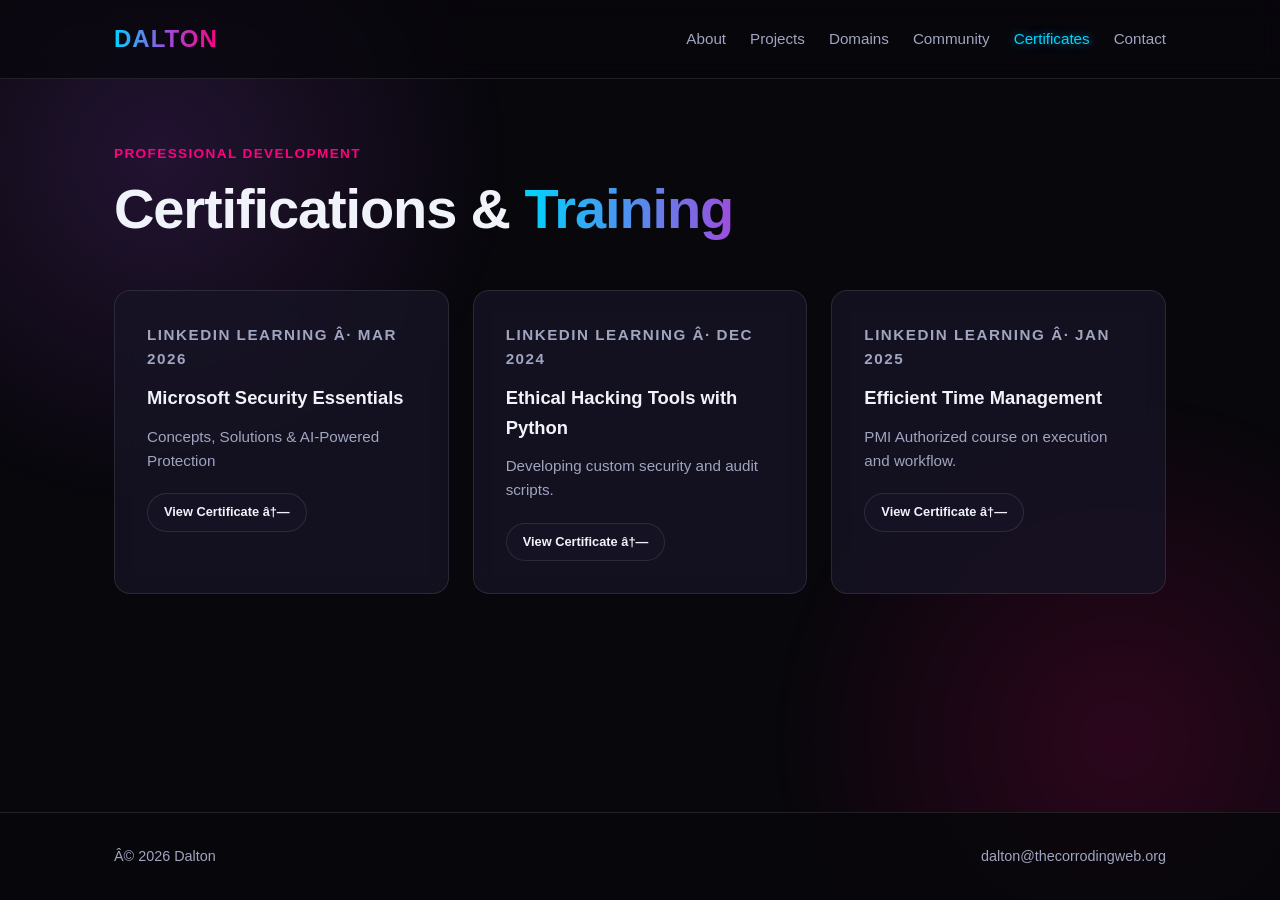
==== commit de697848: "Restore full portfolio, add TCW-styled profile.html" ====
--- a/certificates.html
+++ b/certificates.html
@@ -1,10 +1,10 @@
-<!DOCTYPE html>
+﻿<!DOCTYPE html>
 <html lang="en">
 <head>
   <meta charset="UTF-8" />
   <meta name="viewport" content="width=device-width, initial-scale=1.0" />
   <title>Dalton | Certificates</title>
-  <link rel="stylesheet" href="style.css" />
+  <link rel="stylesheet" href="old-style.css" />
 </head>
 <body>
 
@@ -31,24 +31,24 @@
 
       <div class="card-grid" style="margin-top: 3rem;">
         <div class="card">
-          <p class="eyebrow">LinkedIn Learning · Mar 2026</p>
+          <p class="eyebrow">LinkedIn Learning Â· Mar 2026</p>
           <h3 style="font-size: 1.15rem;">Microsoft Security Essentials</h3>
           <p style="margin-bottom: 1.25rem;">Concepts, Solutions &amp; AI-Powered Protection</p>
-          <a href="Certificates/CertificateOfCompletion_Microsoft Security Essentials Concepts Solutions and AIPowered Protection.pdf" target="_blank" class="btn-outline" style="padding: 0.5rem 1rem; font-size: 0.8rem;">View Certificate ↗</a>
+          <a href="Certificates/CertificateOfCompletion_Microsoft Security Essentials Concepts Solutions and AIPowered Protection.pdf" target="_blank" class="btn-outline" style="padding: 0.5rem 1rem; font-size: 0.8rem;">View Certificate â†—</a>
         </div>
 
         <div class="card">
-          <p class="eyebrow">LinkedIn Learning · Dec 2024</p>
+          <p class="eyebrow">LinkedIn Learning Â· Dec 2024</p>
           <h3 style="font-size: 1.15rem;">Ethical Hacking Tools with Python</h3>
           <p style="margin-bottom: 1.25rem;">Developing custom security and audit scripts.</p>
-          <a href="Certificates/CertificateOfCompletion_Developing Ethical Hacking Tools with Python.pdf" target="_blank" class="btn-outline" style="padding: 0.5rem 1rem; font-size: 0.8rem;">View Certificate ↗</a>
+          <a href="Certificates/CertificateOfCompletion_Developing Ethical Hacking Tools with Python.pdf" target="_blank" class="btn-outline" style="padding: 0.5rem 1rem; font-size: 0.8rem;">View Certificate â†—</a>
         </div>
 
         <div class="card">
-          <p class="eyebrow">LinkedIn Learning · Jan 2025</p>
+          <p class="eyebrow">LinkedIn Learning Â· Jan 2025</p>
           <h3 style="font-size: 1.15rem;">Efficient Time Management</h3>
           <p style="margin-bottom: 1.25rem;">PMI Authorized course on execution and workflow.</p>
-          <a href="Certificates/CertificateOfCompletion_Efficient Time Management.pdf" target="_blank" class="btn-outline" style="padding: 0.5rem 1rem; font-size: 0.8rem;">View Certificate ↗</a>
+          <a href="Certificates/CertificateOfCompletion_Efficient Time Management.pdf" target="_blank" class="btn-outline" style="padding: 0.5rem 1rem; font-size: 0.8rem;">View Certificate â†—</a>
         </div>
       </div>
     </div>
@@ -56,10 +56,10 @@
 
   <footer>
     <div class="container footer-inner">
-      <span>© 2026 Dalton</span>
+      <span>Â© 2026 Dalton</span>
       <a href="mailto:dalton@thecorrodingweb.org">dalton@thecorrodingweb.org</a>
     </div>
   </footer>
 
 </body>
-</html>+</html>
--- a/old-style.css
+++ b/old-style.css
@@ -0,0 +1,310 @@
+:root {
+  --bg-main: #08070c;
+  --bg-card: rgba(23, 20, 38, 0.75);
+  --bg-card-hover: rgba(32, 28, 54, 0.85);
+  --border-color: rgba(255, 255, 255, 0.1);
+  --border-glow: rgba(0, 212, 255, 0.4);
+  --text-main: #f0f3f9;
+  --text-muted: #a0a5c0;
+  
+  /* Vibrant Palette: Purple, Blue, Pink */
+  --color-purple: #9d4edd;
+  --color-blue: #00d4ff;
+  --color-pink: #ff007f;
+  
+  /* Gradients */
+  --gradient-primary: linear-gradient(135deg, var(--color-purple), var(--color-blue), var(--color-pink));
+  --gradient-text: linear-gradient(90deg, #00d4ff, #9d4edd, #ff007f);
+}
+
+/* Reset & Base Styles */
+* {
+  box-sizing: border-box;
+  margin: 0;
+  padding: 0;
+  font-family: -apple-system, BlinkMacSystemFont, 'Segoe UI', Roboto, Helvetica, Arial, sans-serif;
+}
+
+body {
+  background-color: var(--bg-main);
+  color: var(--text-main);
+  line-height: 1.6;
+  overflow-x: hidden;
+  min-height: 100vh;
+  display: flex;
+  flex-direction: column;
+}
+
+/* Ambient Animated Background Lighting */
+body::before {
+  content: '';
+  position: fixed;
+  top: -15vw;
+  left: -15vw;
+  width: 55vw;
+  height: 55vw;
+  background: radial-gradient(circle, rgba(157, 78, 221, 0.18) 0%, rgba(0, 0, 0, 0) 70%);
+  z-index: -1;
+  animation: pulse 8s infinite alternate ease-in-out;
+}
+
+body::after {
+  content: '';
+  position: fixed;
+  bottom: -15vw;
+  right: -15vw;
+  width: 55vw;
+  height: 55vw;
+  background: radial-gradient(circle, rgba(255, 0, 127, 0.15) 0%, rgba(0, 0, 0, 0) 70%);
+  z-index: -1;
+  animation: pulse 10s infinite alternate-reverse ease-in-out;
+}
+
+.container {
+  max-width: 1100px;
+  margin: 0 auto;
+  padding: 0 1.5rem;
+  width: 100%;
+}
+
+/* NAVIGATION */
+header {
+  backdrop-filter: blur(12px);
+  border-bottom: 1px solid var(--border-color);
+  position: sticky;
+  top: 0;
+  z-index: 100;
+  padding: 1.25rem 0;
+  background: rgba(8, 7, 12, 0.7);
+}
+
+.header-inner {
+  display: flex;
+  justify-content: space-between;
+  align-items: center;
+}
+
+.logo {
+  font-size: 1.5rem;
+  font-weight: 800;
+  letter-spacing: 1px;
+  background: var(--gradient-text);
+  -webkit-background-clip: text;
+  background-clip: text; /* <--- ADD THIS LINE (Fixes Ln 92) */
+  -webkit-text-fill-color: transparent;
+  text-transform: uppercase;
+  text-decoration: none;
+}
+
+nav ul {
+  display: flex;
+  list-style: none;
+  gap: 1.5rem;
+  align-items: center;
+}
+
+nav a {
+  color: var(--text-muted);
+  text-decoration: none;
+  font-weight: 500;
+  font-size: 0.95rem;
+  transition: color 0.3s ease, text-shadow 0.3s ease;
+}
+
+nav a:hover,
+nav a.active {
+  color: var(--color-blue);
+  text-shadow: 0 0 10px rgba(0, 212, 255, 0.6);
+}
+
+/* TYPOGRAPHY & HEADINGS */
+.eyebrow {
+  color: var(--color-pink);
+  font-size: 0.85rem;
+  font-weight: 700;
+  text-transform: uppercase;
+  letter-spacing: 0.1em;
+  margin-bottom: 0.75rem;
+}
+
+.display-title {
+  font-size: clamp(2.2rem, 5vw, 3.5rem);
+  font-weight: 900;
+  line-height: 1.15;
+  margin-bottom: 1.25rem;
+  letter-spacing: -0.02em;
+}
+
+.gradient-text {
+  background: var(--gradient-text);
+  background-size: 200% auto;
+  -webkit-background-clip: text;
+  background-clip: text; /* <--- ADD THIS LINE (Fixes Ln 140) */
+  -webkit-text-fill-color: transparent;
+  animation: textGradientShift 5s linear infinite;
+}
+
+/* BUTTONS */
+.btn-gradient {
+  position: relative;
+  display: inline-block;
+  padding: 0.85rem 2.2rem;
+  font-size: 0.95rem;
+  font-weight: 600;
+  color: #fff;
+  text-decoration: none;
+  border-radius: 50px;
+  background: var(--gradient-primary);
+  background-size: 200% auto;
+  transition: transform 0.3s ease, box-shadow 0.3s ease;
+  box-shadow: 0 4px 20px rgba(157, 78, 221, 0.4);
+}
+
+.btn-gradient:hover {
+  transform: translateY(-3px);
+  box-shadow: 0 6px 30px rgba(255, 0, 127, 0.6);
+}
+
+.btn-outline {
+  display: inline-block;
+  padding: 0.8rem 1.8rem;
+  font-size: 0.95rem;
+  font-weight: 600;
+  color: var(--text-main);
+  text-decoration: none;
+  border-radius: 50px;
+  border: 1px solid var(--border-color);
+  background: var(--bg-card);
+  transition: all 0.3s ease;
+}
+
+.btn-outline:hover {
+  border-color: var(--color-blue);
+  color: var(--color-blue);
+  box-shadow: 0 0 15px rgba(0, 212, 255, 0.3);
+}
+
+/* CARDS & GRIDS */
+.card-grid {
+  display: grid;
+  grid-template-columns: repeat(auto-fit, minmax(300px, 1fr));
+  gap: 1.5rem;
+}
+
+.grid-2 {
+  display: grid;
+  grid-template-columns: 1fr 1fr;
+  gap: 2rem;
+}
+
+.card {
+  background: var(--bg-card);
+  border: 1px solid var(--border-color);
+  border-radius: 16px;
+  padding: 2rem;
+  backdrop-filter: blur(12px);
+  transition: transform 0.3s ease, border-color 0.3s ease, box-shadow 0.3s ease;
+}
+
+.card:hover {
+  transform: translateY(-5px);
+  border-color: var(--border-glow);
+  box-shadow: 0 10px 30px rgba(157, 78, 221, 0.2);
+  background: var(--bg-card-hover);
+}
+
+.card h2, .card h3 {
+  color: var(--text-main);
+  margin-bottom: 0.75rem;
+}
+
+.card p {
+  color: var(--text-muted);
+  font-size: 0.95rem;
+}
+
+.card ul {
+  color: var(--text-muted);
+  font-size: 0.9rem;
+  margin-left: 1.25rem;
+  margin-top: 0.75rem;
+  margin-bottom: 1.25rem;
+  line-height: 1.7;
+}
+
+/* TAGS */
+.tag {
+  display: inline-block;
+  background: rgba(157, 78, 221, 0.15);
+  border: 1px solid rgba(157, 78, 221, 0.3);
+  color: var(--color-blue);
+  font-size: 0.75rem;
+  font-weight: 600;
+  padding: 0.3rem 0.75rem;
+  border-radius: 20px;
+  margin-right: 0.4rem;
+  margin-bottom: 0.5rem;
+}
+
+/* FOOTER */
+footer {
+  margin-top: auto;
+  border-top: 1px solid var(--border-color);
+  padding: 2rem 0;
+  font-size: 0.9rem;
+  color: var(--text-muted);
+  background: rgba(8, 7, 12, 0.9);
+}
+
+footer .footer-inner {
+  display: flex;
+  justify-content: space-between;
+  align-items: center;
+}
+
+footer a {
+  color: var(--text-muted);
+  text-decoration: none;
+  transition: color 0.2s ease;
+}
+
+footer a:hover {
+  color: var(--color-pink);
+}
+
+/* KEYFRAME ANIMATIONS */
+@keyframes textGradientShift {
+  0% { background-position: 0% center; }
+  50% { background-position: 100% center; }
+  100% { background-position: 0% center; }
+}
+
+@keyframes pulse {
+  0% { transform: scale(1) translate(0, 0); }
+  100% { transform: scale(1.15) translate(25px, 15px); }
+}
+
+/* MOBILE RESPONSIVENESS */
+@media (max-width: 768px) {
+  .header-inner {
+    flex-direction: column;
+    gap: 1rem;
+  }
+
+  nav ul {
+    gap: 1rem;
+    font-size: 0.875rem;
+    flex-wrap: wrap;
+    justify-content: center;
+  }
+
+  .grid-2 {
+    grid-template-columns: 1fr;
+  }
+
+  footer .footer-inner {
+    flex-direction: column;
+    gap: 0.75rem;
+    text-align: center;
+  }
+}
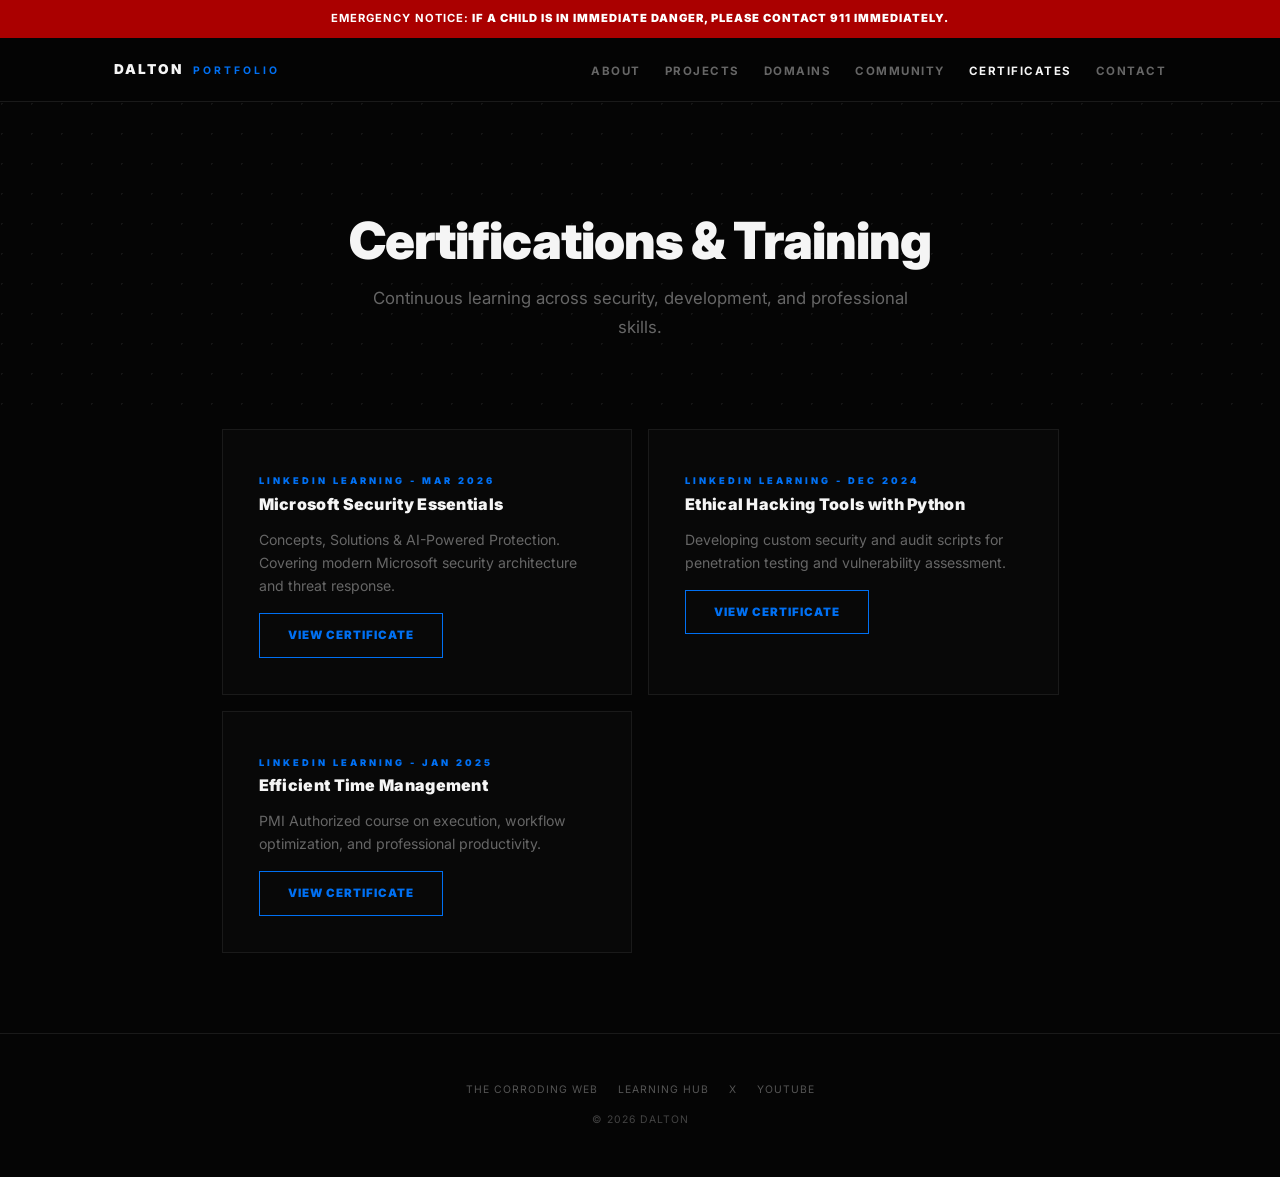
==== commit 013fcac1: "Full TCW redesign: all 6 pages restyled, improved wording, clean dark aesthetic" ====
--- a/certificates.html
+++ b/certificates.html
@@ -1,65 +1,60 @@
-﻿<!DOCTYPE html>
-<html lang="en">
-<head>
-  <meta charset="UTF-8" />
-  <meta name="viewport" content="width=device-width, initial-scale=1.0" />
-  <title>Dalton | Certificates</title>
-  <link rel="stylesheet" href="old-style.css" />
-</head>
-<body>
-
-  <header>
-    <div class="container header-inner">
-      <a href="index.html" class="logo">Dalton</a>
-      <nav>
-        <ul>
-          <li><a href="index.html">About</a></li>
-          <li><a href="projects.html">Projects</a></li>
-          <li><a href="school.html">Domains</a></li>
-          <li><a href="community.html">Community</a></li>
-          <li><a href="certificates.html" class="active">Certificates</a></li>
-          <li><a href="contact.html">Contact</a></li>
-        </ul>
-      </nav>
-    </div>
-  </header>
-
-  <main style="padding: 4rem 0;">
-    <div class="container">
-      <p class="eyebrow">Professional Development</p>
-      <h1 class="display-title">Certifications &amp; <span class="gradient-text">Training</span></h1>
-
-      <div class="card-grid" style="margin-top: 3rem;">
-        <div class="card">
-          <p class="eyebrow">LinkedIn Learning Â· Mar 2026</p>
-          <h3 style="font-size: 1.15rem;">Microsoft Security Essentials</h3>
-          <p style="margin-bottom: 1.25rem;">Concepts, Solutions &amp; AI-Powered Protection</p>
-          <a href="Certificates/CertificateOfCompletion_Microsoft Security Essentials Concepts Solutions and AIPowered Protection.pdf" target="_blank" class="btn-outline" style="padding: 0.5rem 1rem; font-size: 0.8rem;">View Certificate â†—</a>
-        </div>
-
-        <div class="card">
-          <p class="eyebrow">LinkedIn Learning Â· Dec 2024</p>
-          <h3 style="font-size: 1.15rem;">Ethical Hacking Tools with Python</h3>
-          <p style="margin-bottom: 1.25rem;">Developing custom security and audit scripts.</p>
-          <a href="Certificates/CertificateOfCompletion_Developing Ethical Hacking Tools with Python.pdf" target="_blank" class="btn-outline" style="padding: 0.5rem 1rem; font-size: 0.8rem;">View Certificate â†—</a>
-        </div>
-
-        <div class="card">
-          <p class="eyebrow">LinkedIn Learning Â· Jan 2025</p>
-          <h3 style="font-size: 1.15rem;">Efficient Time Management</h3>
-          <p style="margin-bottom: 1.25rem;">PMI Authorized course on execution and workflow.</p>
-          <a href="Certificates/CertificateOfCompletion_Efficient Time Management.pdf" target="_blank" class="btn-outline" style="padding: 0.5rem 1rem; font-size: 0.8rem;">View Certificate â†—</a>
-        </div>
-      </div>
-    </div>
-  </main>
-
-  <footer>
-    <div class="container footer-inner">
-      <span>Â© 2026 Dalton</span>
-      <a href="mailto:dalton@thecorrodingweb.org">dalton@thecorrodingweb.org</a>
-    </div>
-  </footer>
-
-</body>
+﻿<!DOCTYPE html>
+<html lang="en">
+<head>
+    <meta charset="UTF-8">
+    <meta name="viewport" content="width=device-width, initial-scale=1.0">
+    <title>Dalton | Certificates</title>
+    <meta name="description" content="Professional certifications and training in security, development, and management.">
+    <link rel="icon" type="image/x-icon" href="favicon.ico">
+    <link rel="preconnect" href="https://fonts.googleapis.com">
+    <link rel="preconnect" href="https://fonts.gstatic.com" crossorigin>
+    <link href="https://fonts.googleapis.com/css2?family=Inter:wght@300;400;700;900&display=swap" rel="stylesheet">
+    <link href="style.css" rel="stylesheet">
+</head>
+<body>
+    <div class="emergency-alert"><strong>EMERGENCY NOTICE:</strong> IF A CHILD IS IN IMMEDIATE DANGER, PLEASE CONTACT 911 IMMEDIATELY.</div>
+    <nav class="nav"><div class="nav-inner"><span class="brand">DALTON<span class="brand-sub">PORTFOLIO</span></span><button class="hamburger" id="hamburger" aria-label="Toggle menu"><span></span><span></span><span></span></button><ul class="nav-links"><li><a href="index.html">ABOUT</a></li><li><a href="projects.html">PROJECTS</a></li><li><a href="school.html">DOMAINS</a></li><li><a href="community.html">COMMUNITY</a></li><li><a href="certificates.html" class="active">CERTIFICATES</a></li><li><a href="contact.html">CONTACT</a></li></ul></div></nav>
+    <div class="mobile-menu" id="mobile-menu"><a href="index.html">ABOUT</a><a href="projects.html">PROJECTS</a><a href="school.html">DOMAINS</a><a href="community.html">COMMUNITY</a><a href="certificates.html" class="active">CERTIFICATES</a><a href="contact.html">CONTACT</a></div>
+
+    <header class="hero">
+        <div class="hero-content">
+            <h1>Certifications &amp; Training</h1>
+            <p class="sub">Continuous learning across security, development, and professional skills.</p>
+        </div>
+    </header>
+
+    <section class="container">
+        <div class="grid">
+            <div class="card">
+                <span class="card-label">LINKEDIN LEARNING - MAR 2026</span>
+                <h3>Microsoft Security Essentials</h3>
+                <p>Concepts, Solutions &amp; AI-Powered Protection. Covering modern Microsoft security architecture and threat response.</p>
+                <div style="margin-top:16px;"><a href="Certificates/CertificateOfCompletion_Microsoft Security Essentials Concepts Solutions and AIPowered Protection.pdf" target="_blank" class="btn-accent">VIEW CERTIFICATE</a></div>
+            </div>
+            <div class="card">
+                <span class="card-label">LINKEDIN LEARNING - DEC 2024</span>
+                <h3>Ethical Hacking Tools with Python</h3>
+                <p>Developing custom security and audit scripts for penetration testing and vulnerability assessment.</p>
+                <div style="margin-top:16px;"><a href="Certificates/CertificateOfCompletion_Developing Ethical Hacking Tools with Python.pdf" target="_blank" class="btn-accent">VIEW CERTIFICATE</a></div>
+            </div>
+            <div class="card">
+                <span class="card-label">LINKEDIN LEARNING - JAN 2025</span>
+                <h3>Efficient Time Management</h3>
+                <p>PMI Authorized course on execution, workflow optimization, and professional productivity.</p>
+                <div style="margin-top:16px;"><a href="Certificates/CertificateOfCompletion_Efficient Time Management.pdf" target="_blank" class="btn-accent">VIEW CERTIFICATE</a></div>
+            </div>
+        </div>
+    </section>
+
+    <footer class="footer">
+        <div class="footer-links">
+            <a href="https://thecorrodingweb.org" target="_blank" rel="noopener noreferrer">THE CORRODING WEB</a>
+            <a href="https://learning.thecorrodingweb.org" target="_blank" rel="noopener noreferrer">LEARNING HUB</a>
+            <a href="https://x.com/TheCorrodingWeb" target="_blank" rel="noopener noreferrer">X</a>
+            <a href="https://youtube.com/@TheCorrodingWeb" target="_blank" rel="noopener noreferrer">YOUTUBE</a>
+        </div>
+        <p>&copy; 2026 DALTON</p>
+    </footer>
+    <script>(function(){var b=document.getElementById("hamburger"),m=document.getElementById("mobile-menu");b.addEventListener("click",function(e){e.stopPropagation();var o=m.classList.toggle("open");b.classList.toggle("open",o)});document.addEventListener("click",function(e){if(!m.contains(e.target)&&e.target!==b&&!b.contains(e.target)){m.classList.remove("open");b.classList.remove("open")}});m.querySelectorAll("a").forEach(function(a){a.addEventListener("click",function(){m.classList.remove("open");b.classList.remove("open")})})})();</script>
+</body>
 </html>
--- a/style.css
+++ b/style.css
@@ -0,0 +1,429 @@
+/* ============================================================
+   DALTON — PORTFOLIO
+   TCW-matched styling
+   ============================================================ */
+
+:root {
+    --bg: #050505;
+    --surface: #0a0a0a;
+    --card: #080808;
+    --border: #1a1a1a;
+    --text: #f5f5f5;
+    --muted: #666;
+    --accent: #0070f3;
+    --red: #aa0000;
+}
+
+*, *::before, *::after { margin: 0; padding: 0; box-sizing: border-box; }
+html { font-size: 16px; scroll-behavior: smooth; }
+
+body {
+    background: var(--bg);
+    color: var(--text);
+    font-family: 'Inter', -apple-system, BlinkMacSystemFont, 'Segoe UI', sans-serif;
+    line-height: 1.6;
+    min-height: 100vh;
+    display: flex;
+    flex-direction: column;
+    -webkit-font-smoothing: antialiased;
+}
+
+a { color: var(--accent); text-decoration: none; transition: opacity 0.2s; }
+a:hover { opacity: 0.8; }
+
+/* ── Emergency Alert ── */
+.emergency-alert {
+    background: var(--red);
+    color: #fff;
+    text-align: center;
+    padding: 10px 16px;
+    font-size: 0.7rem;
+    font-weight: 900;
+    letter-spacing: 1px;
+}
+
+/* ── Nav ── */
+.nav {
+    border-bottom: 1px solid var(--border);
+    background: rgba(5,5,5,0.97);
+    backdrop-filter: blur(12px);
+    -webkit-backdrop-filter: blur(12px);
+    position: sticky;
+    top: 0;
+    z-index: 1000;
+    height: 64px;
+    display: flex;
+    align-items: center;
+}
+
+.nav-inner {
+    max-width: 1100px;
+    width: 100%;
+    margin: 0 auto;
+    padding: 0 24px;
+    display: flex;
+    justify-content: space-between;
+    align-items: center;
+}
+
+.brand {
+    font-weight: 900;
+    font-size: 0.85rem;
+    letter-spacing: 2px;
+    color: var(--text);
+}
+
+.brand-sub {
+    color: var(--accent);
+    font-size: 0.65rem;
+    letter-spacing: 3px;
+    margin-left: 10px;
+    font-weight: 700;
+}
+
+.nav-links {
+    display: flex;
+    gap: 24px;
+    list-style: none;
+}
+
+.nav-links a {
+    color: var(--muted);
+    text-decoration: none;
+    font-size: 0.72rem;
+    font-weight: 700;
+    letter-spacing: 1.5px;
+    transition: color 0.2s;
+}
+
+.nav-links a:hover,
+.nav-links a.active { color: var(--text); opacity: 1; }
+
+.hamburger {
+    display: none;
+    flex-direction: column;
+    justify-content: center;
+    gap: 5px;
+    background: none;
+    border: 1px solid var(--border);
+    cursor: pointer;
+    padding: 10px 12px;
+    z-index: 1100;
+}
+
+.hamburger span {
+    display: block;
+    width: 22px;
+    height: 2px;
+    background: var(--text);
+    transition: transform 0.3s, opacity 0.3s;
+}
+
+.hamburger.open span:nth-child(1) { transform: translateY(7px) rotate(45deg); }
+.hamburger.open span:nth-child(2) { opacity: 0; }
+.hamburger.open span:nth-child(3) { transform: translateY(-7px) rotate(-45deg); }
+
+.mobile-menu {
+    display: none;
+    position: fixed;
+    top: 0;
+    left: 0;
+    width: 100%;
+    height: 100%;
+    background: #050505;
+    z-index: 2000;
+    flex-direction: column;
+    justify-content: center;
+    padding: 0 30px;
+}
+
+.mobile-menu.open { display: flex; }
+
+.mobile-menu a {
+    color: var(--muted);
+    text-decoration: none;
+    font-size: 1.1rem;
+    font-weight: 900;
+    letter-spacing: 2px;
+    padding: 16px 0;
+    border-bottom: 1px solid var(--border);
+    display: block;
+    transition: color 0.2s;
+}
+
+.mobile-menu a:last-child { border-bottom: none; }
+.mobile-menu a:hover, .mobile-menu a.active { color: var(--text); opacity: 1; }
+.mobile-menu a.active::before { content: '-> '; color: var(--accent); }
+
+/* ── Hero ── */
+.hero {
+    padding: clamp(60px, 10vw, 110px) 20px clamp(40px, 6vw, 60px);
+    text-align: center;
+    position: relative;
+    overflow: hidden;
+}
+
+.hero::before {
+    content: '';
+    position: absolute;
+    inset: 0;
+    background-image: radial-gradient(circle at 1.5px 1.5px, #151515 1px, transparent 0);
+    background-size: 30px 30px;
+    pointer-events: none;
+}
+
+.hero-content { position: relative; z-index: 1; }
+
+.hero h1 {
+    font-size: clamp(1.8rem, 5vw, 3.2rem);
+    font-weight: 900;
+    letter-spacing: -1px;
+    line-height: 1.1;
+    margin-bottom: 16px;
+}
+
+.hero .sub {
+    color: var(--muted);
+    font-size: clamp(0.9rem, 2vw, 1.05rem);
+    max-width: 560px;
+    margin: 0 auto 28px;
+    line-height: 1.7;
+}
+
+.hero-btns {
+    display: flex;
+    gap: 12px;
+    justify-content: center;
+    flex-wrap: wrap;
+}
+
+/* ── Buttons ── */
+.btn-primary {
+    padding: 12px 28px;
+    background: #fff;
+    color: #000;
+    font-weight: 900;
+    font-size: 0.72rem;
+    letter-spacing: 1px;
+    display: inline-block;
+    transition: opacity 0.2s;
+}
+.btn-primary:hover { opacity: 0.85; color: #000; }
+
+.btn-outline {
+    padding: 12px 28px;
+    border: 1px solid var(--border);
+    color: var(--text);
+    font-weight: 900;
+    font-size: 0.72rem;
+    letter-spacing: 1px;
+    display: inline-block;
+    transition: border-color 0.2s;
+}
+.btn-outline:hover { border-color: #555; color: var(--text); opacity: 1; }
+
+.btn-accent {
+    padding: 12px 28px;
+    border: 1px solid var(--accent);
+    color: var(--accent);
+    font-weight: 900;
+    font-size: 0.72rem;
+    letter-spacing: 1px;
+    display: inline-block;
+    transition: background 0.2s, color 0.2s;
+}
+.btn-accent:hover { background: var(--accent); color: #000; opacity: 1; }
+
+/* ── Container ── */
+.container { max-width: 1100px; margin: 0 auto; padding: 0 20px; }
+
+/* ── Section ── */
+.section-label {
+    font-size: 0.68rem;
+    color: var(--accent);
+    letter-spacing: 5px;
+    text-transform: uppercase;
+    text-align: center;
+    margin: clamp(50px, 8vw, 80px) 0 clamp(24px, 4vw, 40px);
+}
+
+/* ── Grid ── */
+.grid {
+    display: grid;
+    grid-template-columns: repeat(auto-fit, minmax(min(100%, 300px), 1fr));
+    gap: 16px;
+    margin-bottom: clamp(50px, 8vw, 80px);
+}
+
+.grid-2 {
+    display: grid;
+    grid-template-columns: repeat(auto-fit, minmax(min(100%, 400px), 1fr));
+    gap: 16px;
+    margin-bottom: clamp(50px, 8vw, 80px);
+}
+
+/* ── Card ── */
+.card {
+    border: 1px solid var(--border);
+    padding: clamp(24px, 4vw, 36px);
+    background: var(--card);
+    position: relative;
+}
+
+.card-lg {
+    border: 1px solid var(--border);
+    padding: clamp(28px, 4vw, 44px);
+    background: var(--card);
+    margin-bottom: 16px;
+}
+
+.card-label {
+    font-size: 0.58rem;
+    font-weight: 900;
+    letter-spacing: 3px;
+    color: var(--accent);
+    text-transform: uppercase;
+    margin-bottom: 10px;
+}
+
+.card h3 {
+    font-size: 1rem;
+    font-weight: 900;
+    letter-spacing: 0.3px;
+    margin-bottom: 10px;
+}
+
+.card-lg h2 {
+    font-size: clamp(1.1rem, 2.5vw, 1.4rem);
+    font-weight: 900;
+    letter-spacing: -0.3px;
+    margin-bottom: 12px;
+}
+
+.card p, .card-lg p {
+    color: var(--muted);
+    font-size: 0.88rem;
+    line-height: 1.65;
+}
+
+.card ul, .card-lg ul {
+    margin: 14px 0 16px 16px;
+    color: var(--muted);
+    font-size: 0.85rem;
+    line-height: 1.7;
+}
+
+.card li, .card-lg li { margin-bottom: 4px; }
+
+/* ── Tags ── */
+.tags { margin-top: 16px; }
+
+.tag {
+    display: inline-block;
+    font-size: 0.62rem;
+    font-weight: 700;
+    letter-spacing: 1px;
+    color: var(--accent);
+    padding: 4px 10px;
+    border: 1px solid rgba(0,112,243,0.3);
+    margin-right: 6px;
+    margin-bottom: 6px;
+}
+
+/* ── Stat row ── */
+.stat-row {
+    display: flex;
+    gap: 32px;
+    flex-wrap: wrap;
+    margin: 20px 0;
+}
+
+.stat-item { }
+.stat-label {
+    font-size: 0.58rem;
+    font-weight: 900;
+    letter-spacing: 3px;
+    color: var(--accent);
+    text-transform: uppercase;
+    margin-bottom: 4px;
+}
+.stat-value {
+    color: var(--text);
+    font-size: 0.88rem;
+}
+
+/* ── Contact ── */
+.contact-block {
+    border: 1px solid var(--accent);
+    padding: clamp(24px, 4vw, 40px);
+    background: rgba(0,112,243,0.03);
+    text-align: center;
+}
+
+.contact-block h2 {
+    font-size: clamp(1.2rem, 3vw, 1.8rem);
+    font-weight: 900;
+    margin-bottom: 12px;
+}
+
+.contact-block p {
+    color: var(--muted);
+    font-size: 0.92rem;
+    margin-bottom: 20px;
+    max-width: 480px;
+    margin-left: auto;
+    margin-right: auto;
+}
+
+.email-display {
+    display: inline-block;
+    font-size: clamp(0.9rem, 2vw, 1.15rem);
+    font-weight: 700;
+    color: var(--accent);
+    margin-bottom: 24px;
+}
+
+/* ── Footer ── */
+.footer {
+    margin-top: auto;
+    border-top: 1px solid var(--border);
+    padding: clamp(30px, 5vw, 48px) 20px;
+    text-align: center;
+    color: #444;
+    font-size: 0.65rem;
+    letter-spacing: 1px;
+}
+
+.footer-links {
+    display: flex;
+    justify-content: center;
+    gap: 20px;
+    margin-bottom: 14px;
+    flex-wrap: wrap;
+}
+
+.footer-links a {
+    color: #555;
+    text-decoration: none;
+    transition: color 0.2s;
+}
+.footer-links a:hover { color: var(--text); opacity: 1; }
+
+/* ── Responsive ── */
+@media (max-width: 768px) {
+    .nav-links { display: none; }
+    .hamburger { display: flex; }
+    .grid { grid-template-columns: 1fr; }
+    .grid-2 { grid-template-columns: 1fr; }
+    .stat-row { gap: 20px; }
+}
+
+@media (max-width: 480px) {
+    .hero h1 { letter-spacing: -0.5px; }
+    .hero-btns { flex-direction: column; align-items: center; }
+    .btn-primary, .btn-outline, .btn-accent { width: 100%; max-width: 300px; text-align: center; }
+}
+
+@media (prefers-reduced-motion: reduce) {
+    * { transition-duration: 0.01ms !important; }
+}
